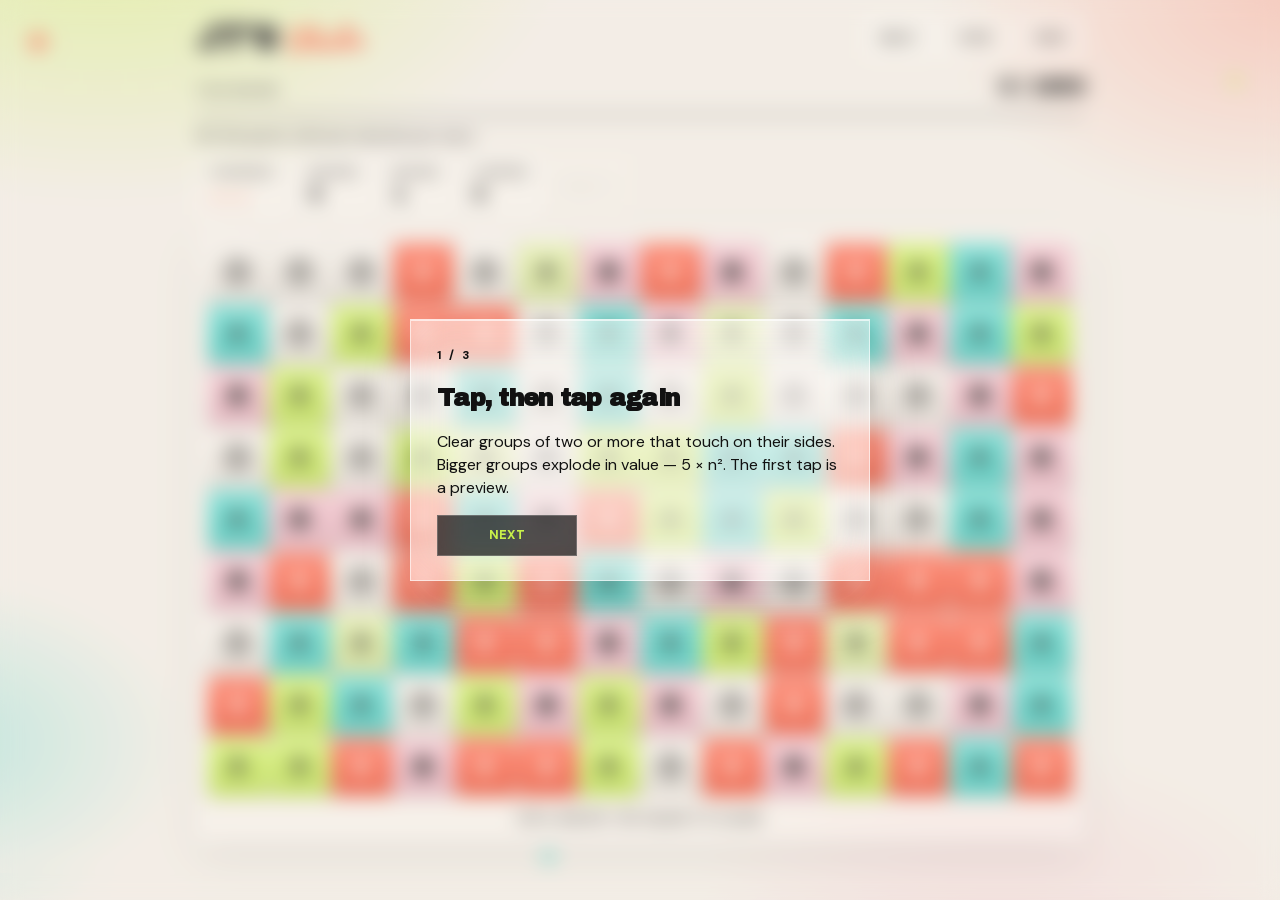
==== index.html @ 9a018862 "Add playable JT's Blocks and GitHub Pages files. Co-authored-by: Cursor <cursoragent@cursor.com>" ====
<!DOCTYPE html>
<html lang="en">
  <head>
    <meta charset="UTF-8" />
    <meta name="viewport" content="width=device-width, initial-scale=1, viewport-fit=cover" />
    <title>JT's Blocks</title>
    <meta name="description" content="A local recreation of the Yahoo! Games puzzle JT's Blocks." />
    <meta name="apple-mobile-web-app-capable" content="yes" />
    <meta name="apple-mobile-web-app-title" content="JT's Blocks" />
    <meta name="mobile-web-app-capable" content="yes" />
    <link rel="stylesheet" href="css/style.css" />
    <link rel="icon" href="data:image/svg+xml,%3Csvg xmlns='http://www.w3.org/2000/svg' viewBox='0 0 64 64'%3E%3Crect width='64' height='64' fill='%23f3eee6'/%3E%3Crect x='4' y='4' width='26' height='26' fill='%23c8f04a'/%3E%3Crect x='34' y='4' width='26' height='26' fill='%23ff4d2e'/%3E%3Crect x='4' y='34' width='26' height='26' fill='%23f3b6c5'/%3E%3Crect x='34' y='34' width='26' height='26' fill='%233ed4c8'/%3E%3C/svg%3E" />
  </head>
  <body>
    <div class="sparkle sparkle-a" aria-hidden="true"></div>
    <div class="sparkle sparkle-b" aria-hidden="true"></div>
    <div class="sparkle sparkle-c" aria-hidden="true"></div>

    <div class="app">
      <header class="top">
        <h1 class="logo">
          <span class="logo-strong">JT'S</span>
          <span class="logo-script">Blocks</span>
        </h1>
        <nav class="actions">
          <button type="button" class="ghost" id="daily-btn">Daily</button>
          <button type="button" class="ghost" id="how-btn">How</button>
          <button type="button" class="ghost" id="new-btn">New</button>
        </nav>
      </header>

      <section class="meter" aria-live="polite">
        <div class="meter-top">
          <span class="label">This board</span>
          <strong><span id="round-score">0</span> / <span id="quota">1800</span></strong>
        </div>
        <div class="meter-bar" aria-hidden="true">
          <div class="meter-fill" id="meter-fill"></div>
        </div>
        <p class="meter-note" id="meter-note">Hit the quota. Leftovers decide your stars.</p>
      </section>

      <div class="chips">
        <div class="chip" title="Charges">
          <span class="label">Charges</span>
          <div class="pips" id="charges" aria-label="3 charges"></div>
        </div>
        <div class="chip">
          <span class="label">Mixers</span>
          <strong id="mixer-count">5</strong>
        </div>
        <div class="chip">
          <span class="label">Board</span>
          <strong id="level">1</strong>
        </div>
        <div class="chip">
          <span class="label">Career</span>
          <strong id="career">0</strong>
        </div>
        <button type="button" class="chip chip-btn" id="undo-btn">Undo · 1</button>
      </div>

      <div class="stage">
        <div id="board" class="board" role="grid" aria-label="JT's Blocks board">
          <div id="move-chip" class="move-chip" hidden></div>
        </div>
        <p class="hint" id="hint">Tap a group, tap again to clear.</p>
      </div>
    </div>

    <div class="toast" id="toast" hidden></div>

    <div class="modal" id="how-modal" hidden>
      <div class="sheet">
        <p class="kicker" id="how-kicker">1 / 3</p>
        <div id="how-step"></div>
        <div class="modal-actions">
          <button type="button" class="ghost" id="how-back" hidden>Back</button>
          <button type="button" class="primary" id="how-next">Next</button>
        </div>
      </div>
    </div>

    <div class="modal" id="end-modal" hidden>
      <div class="sheet">
        <p class="kicker" id="end-kicker">Board complete</p>
        <h2 id="end-title">Nice.</h2>
        <div class="stars" id="end-stars" aria-label="stars"></div>
        <dl class="results">
          <div><dt>Quota</dt><dd id="end-quota">0</dd></div>
          <div><dt>This board</dt><dd id="end-round">0</dd></div>
          <div><dt>Left on the board</dt><dd id="end-remaining">0</dd></div>
          <div><dt>Career</dt><dd id="end-total">0</dd></div>
        </dl>
        <div class="modal-actions">
          <button type="button" class="primary" id="continue-btn">Next board</button>
          <button type="button" class="primary" id="again-btn">Play again</button>
        </div>
      </div>
    </div>

    <script src="js/game.js"></script>
  </body>
</html>
---- css/style.css ----
@font-face {
  font-family: "Archivo Black";
  font-style: normal;
  font-weight: 400;
  font-display: swap;
  src: url("../fonts/archivo-black.woff2") format("woff2");
}

@font-face {
  font-family: "DM Sans";
  font-style: normal;
  font-weight: 400 800;
  font-display: swap;
  src: url("../fonts/dm-sans.woff2") format("woff2");
}

@font-face {
  font-family: "Pacifico";
  font-style: normal;
  font-weight: 400;
  font-display: swap;
  src: url("../fonts/pacifico.woff2") format("woff2");
}

:root {
  --ink: #111111;
  --cream: #f3eee6;
  --lime: #c8f04a;
  --coral: #ff4d2e;
  --pink: #f3b6c5;
  --teal: #3ed4c8;
  --line: #111111;
  --c1: var(--coral);
  --c2: var(--lime);
  --c3: var(--pink);
  --c4: var(--cream);
  --c5: var(--teal);
  --mixer: #ffffff;
  --sparkle: polygon(50% 0%, 62% 38%, 100% 50%, 62% 62%, 50% 100%, 38% 62%, 0 50%, 38% 38%);
  --glass: blur(18px) saturate(1.35);
}

* {
  box-sizing: border-box;
}

html,
body {
  margin: 0;
  min-height: 100%;
  background:
    radial-gradient(900px 520px at 8% -8%, rgba(200, 240, 74, 0.55), transparent 52%),
    radial-gradient(720px 460px at 100% 0%, rgba(255, 77, 46, 0.28), transparent 48%),
    radial-gradient(640px 420px at 78% 110%, rgba(243, 182, 197, 0.5), transparent 52%),
    radial-gradient(520px 340px at -5% 85%, rgba(62, 212, 200, 0.38), transparent 48%),
    var(--cream);
  color: var(--ink);
  font: 16px/1.45 "DM Sans", "Segoe UI", system-ui, sans-serif;
}

button {
  font: inherit;
  cursor: pointer;
}

.sparkle {
  position: fixed;
  background: var(--ink);
  clip-path: var(--sparkle);
  pointer-events: none;
  z-index: 0;
}

.sparkle-a {
  width: 28px;
  height: 28px;
  top: 28px;
  left: 24px;
  background: var(--coral);
}

.sparkle-b {
  width: 18px;
  height: 18px;
  top: 72px;
  right: 36px;
  background: var(--lime);
}

.sparkle-c {
  width: 22px;
  height: 22px;
  bottom: 32px;
  left: 42%;
  background: var(--teal);
}

.app {
  position: relative;
  z-index: 1;
  max-width: 920px;
  margin: 0 auto;
  padding: 18px 16px 32px;
}

.top {
  display: flex;
  align-items: center;
  justify-content: space-between;
  gap: 16px;
  margin-bottom: 14px;
}

.kicker {
  margin: 0 0 6px;
  font-size: 0.72rem;
  font-weight: 800;
  letter-spacing: 0.22em;
  text-transform: uppercase;
}

.logo {
  margin: 0;
  display: flex;
  align-items: baseline;
  gap: 10px;
  line-height: 0.8;
}

.logo-strong {
  font-family: "Archivo Black", sans-serif;
  font-size: clamp(1.6rem, 4vw, 2.2rem);
  letter-spacing: -0.04em;
}

.logo-script {
  font-family: Pacifico, cursive;
  font-size: clamp(1.2rem, 3vw, 1.7rem);
  font-weight: 400;
  color: var(--coral);
  transform: rotate(-4deg);
}

.actions {
  display: flex;
  gap: 8px;
}

.ghost,
.primary {
  border: 1px solid rgba(255, 255, 255, 0.55);
  border-radius: 0;
  padding: 10px 16px;
  font-weight: 800;
  letter-spacing: 0.04em;
  text-transform: uppercase;
  font-size: 0.78rem;
}

.ghost {
  background: rgba(255, 255, 255, 0.32);
  color: var(--ink);
  backdrop-filter: var(--glass);
  -webkit-backdrop-filter: var(--glass);
  box-shadow: inset 0 1px 0 rgba(255, 255, 255, 0.55);
}

.ghost:hover {
  background: rgba(200, 240, 74, 0.55);
  color: var(--ink);
}

.primary {
  background: rgba(17, 17, 17, 0.72);
  color: var(--lime);
  min-width: 140px;
  backdrop-filter: var(--glass);
  -webkit-backdrop-filter: var(--glass);
  border-color: rgba(255, 255, 255, 0.2);
}

.primary:hover {
  background: rgba(255, 77, 46, 0.8);
  color: var(--cream);
}

.meter {
  margin-bottom: 10px;
}

.meter-top {
  display: flex;
  justify-content: space-between;
  align-items: baseline;
  gap: 12px;
  margin-bottom: 6px;
}

.meter-top .label,
.chip .label {
  font-size: 0.68rem;
  font-weight: 800;
  text-transform: uppercase;
  letter-spacing: 0.14em;
}

.meter-top strong {
  font-family: "Archivo Black", sans-serif;
  font-size: 1.35rem;
  letter-spacing: -0.03em;
}

.meter-bar {
  height: 12px;
  background: rgba(17, 17, 17, 0.12);
  border: 1px solid rgba(255, 255, 255, 0.45);
  overflow: hidden;
}

.meter-fill {
  height: 100%;
  width: 0;
  background: var(--lime);
  transition: width 0.35s ease;
}

.meter-fill.hot {
  background: var(--coral);
}

.meter-note {
  margin: 6px 0 0;
  font-size: 0.82rem;
  font-weight: 600;
}

.chips {
  display: flex;
  flex-wrap: wrap;
  gap: 8px;
  margin-bottom: 12px;
}

.chip,
.chip-btn {
  display: grid;
  gap: 2px;
  min-width: 72px;
  padding: 8px 12px;
  border: 1px solid rgba(255, 255, 255, 0.5);
  background: rgba(255, 255, 255, 0.32);
  backdrop-filter: var(--glass);
  -webkit-backdrop-filter: var(--glass);
  box-shadow: inset 0 1px 0 rgba(255, 255, 255, 0.55);
}

.chip strong {
  font-family: "Archivo Black", sans-serif;
  font-size: 1.1rem;
}

.chip-btn {
  cursor: pointer;
  font-weight: 800;
  letter-spacing: 0.04em;
  text-transform: uppercase;
  font-size: 0.78rem;
  align-content: center;
}

.chip-btn:disabled {
  opacity: 0.4;
  cursor: default;
}

.pips {
  display: flex;
  gap: 5px;
  margin-top: 4px;
}

.pip {
  width: 10px;
  height: 10px;
  background: rgba(17, 17, 17, 0.15);
  clip-path: var(--sparkle);
}

.pip.on {
  background: var(--coral);
}

.stage {
  background: rgba(255, 255, 255, 0.28);
  backdrop-filter: var(--glass);
  -webkit-backdrop-filter: var(--glass);
  border: 1px solid rgba(255, 255, 255, 0.5);
  padding: 10px 10px 8px;
  box-shadow:
    inset 0 1px 0 rgba(255, 255, 255, 0.55),
    0 16px 40px rgba(17, 17, 17, 0.08);
}

.board {
  --cols: 14;
  --rows: 9;
  position: relative;
  width: 100%;
  aspect-ratio: 14 / 9;
  background: rgba(17, 17, 17, 0.16);
  overflow: hidden;
}

.move-chip {
  position: absolute;
  left: calc(100% / var(--cols) * var(--c));
  top: calc(100% / var(--rows) * var(--r));
  z-index: 8;
  transform: translate(-10%, -120%);
  pointer-events: none;
  background: var(--ink);
  color: var(--lime);
  font-family: "Archivo Black", sans-serif;
  font-size: 0.85rem;
  padding: 4px 8px;
  white-space: nowrap;
}

.move-chip[hidden] {
  display: none;
}

.block {
  position: absolute;
  left: 0;
  top: 0;
  width: calc(100% / var(--cols));
  height: calc(100% / var(--rows));
  border: 0;
  padding: 0;
  background: transparent;
  touch-action: manipulation;
  transform: translate(calc(var(--c) * 100%), calc(var(--r) * 100%));
  transition:
    transform 0.28s cubic-bezier(0.2, 0.8, 0.2, 1),
    opacity 0.18s ease;
  z-index: 1;
}

.block .face {
  position: absolute;
  inset: 1px;
  border-radius: 0;
  overflow: hidden;
  box-shadow:
    inset 1px 1px 0 rgba(255, 255, 255, 0.42),
    inset -1px -1px 0 rgba(0, 0, 0, 0.14);
}

.block .face::before,
.block .face::after {
  content: "";
  position: absolute;
  pointer-events: none;
}

.block .face::before {
  inset: 0;
  background: linear-gradient(
    180deg,
    rgba(255, 255, 255, 0.28) 0%,
    transparent 42%,
    rgba(0, 0, 0, 0.1) 100%
  );
}

.block .face::after {
  inset: 24%;
  z-index: 1;
  background: currentColor;
  -webkit-mask: var(--mark) center / contain no-repeat;
  mask: var(--mark) center / contain no-repeat;
}

.block.c1 .face { background: var(--c1); color: var(--cream); --mark: url("data:image/svg+xml,%3Csvg xmlns='http://www.w3.org/2000/svg' viewBox='0 0 24 24'%3E%3Cpath fill='black' d='M12 1.2 14.4 9.6 22.8 12 14.4 14.4 12 22.8 9.6 14.4 1.2 12 9.6 9.6z'/%3E%3C/svg%3E"); }
.block.c2 .face { background: var(--c2); color: var(--ink); --mark: url("data:image/svg+xml,%3Csvg xmlns='http://www.w3.org/2000/svg' viewBox='0 0 24 24'%3E%3Cpath fill='black' d='M10.2 3.4h3.6v6.8h6.8v3.6h-6.8v6.8h-3.6v-6.8H3.4v-3.6h6.8z'/%3E%3C/svg%3E"); }
.block.c3 .face { background: var(--c3); color: var(--ink); --mark: url("data:image/svg+xml,%3Csvg xmlns='http://www.w3.org/2000/svg' viewBox='0 0 24 24'%3E%3Cpath fill='black' d='M12 2.4 21.6 12 12 21.6 2.4 12z'/%3E%3C/svg%3E"); }
.block.c4 .face { background: var(--c4); color: var(--ink); --mark: url("data:image/svg+xml,%3Csvg xmlns='http://www.w3.org/2000/svg' viewBox='0 0 24 24'%3E%3Ccircle cx='12' cy='12' r='8.2' fill='none' stroke='black' stroke-width='2.6'/%3E%3Ccircle cx='12' cy='12' r='3' fill='black'/%3E%3C/svg%3E"); }
.block.c5 .face { background: var(--c5); color: var(--ink); --mark: url("data:image/svg+xml,%3Csvg xmlns='http://www.w3.org/2000/svg' viewBox='0 0 24 24'%3E%3Cpath fill='black' d='M12 1.2 14.4 9.6 22.8 12 14.4 14.4 12 22.8 9.6 14.4 1.2 12 9.6 9.6z'/%3E%3C/svg%3E"); }

.block.mixer .face {
  background:
    repeating-conic-gradient(var(--lime) 0 25%, var(--cream) 0 50%)
    0 0 / 12px 12px;
}

.block.mixer .face::after {
  color: var(--ink);
  --mark: url("data:image/svg+xml,%3Csvg xmlns='http://www.w3.org/2000/svg' viewBox='0 0 24 24'%3E%3Cpath fill='black' d='M12 1.2 14.4 9.6 22.8 12 14.4 14.4 12 22.8 9.6 14.4 1.2 12 9.6 9.6z'/%3E%3C/svg%3E");
}

.block.selected .face {
  outline: 3px solid var(--cream);
  outline-offset: -3px;
}

.block.c4.selected .face,
.block.c2.selected .face,
.block.c3.selected .face,
.block.c5.selected .face,
.block.mixer.selected .face {
  outline-color: var(--ink);
}

.block.mix-range .face {
  outline: 3px solid var(--lime);
  outline-offset: -3px;
}

.block.removing {
  opacity: 0;
  transform: translate(calc(var(--c) * 100%), calc(var(--r) * 100%)) scale(0.4);
  pointer-events: none;
}

.block:focus-visible .face {
  outline: 3px solid var(--coral);
  outline-offset: -3px;
}

.hint {
  margin: 12px 0 4px;
  text-align: center;
  color: var(--ink);
  font-size: 0.82rem;
  font-weight: 600;
  letter-spacing: 0.04em;
  text-transform: uppercase;
}

.modal {
  position: fixed;
  inset: 0;
  background: rgba(243, 238, 230, 0.28);
  backdrop-filter: blur(10px);
  -webkit-backdrop-filter: blur(10px);
  display: grid;
  place-items: center;
  padding: 20px;
  z-index: 20;
}

.modal[hidden] {
  display: none;
}

.sheet {
  width: min(460px, 100%);
  background: rgba(255, 255, 255, 0.42);
  backdrop-filter: blur(24px) saturate(1.4);
  -webkit-backdrop-filter: blur(24px) saturate(1.4);
  border: 1px solid rgba(255, 255, 255, 0.6);
  border-radius: 0;
  padding: 28px 26px 24px;
  box-shadow:
    inset 0 1px 0 rgba(255, 255, 255, 0.65),
    0 24px 50px rgba(17, 17, 17, 0.12);
}

.sheet h2 {
  margin: 0 0 14px;
  font-family: "Archivo Black", sans-serif;
  letter-spacing: -0.03em;
}

.sheet ol {
  padding-left: 1.15em;
}

.sheet li + li {
  margin-top: 8px;
}

.results {
  margin: 0 0 18px;
}

.results > div {
  display: flex;
  justify-content: space-between;
  padding: 8px 0;
  border-bottom: 2px solid var(--ink);
}

.results dt {
  text-transform: uppercase;
  letter-spacing: 0.08em;
  font-size: 0.78rem;
  font-weight: 800;
}

.results dd {
  margin: 0;
  font-family: "Archivo Black", sans-serif;
}

.modal-actions {
  display: flex;
  gap: 10px;
  margin-top: 8px;
}

.stars {
  font-size: 2rem;
  letter-spacing: 0.12em;
  color: var(--coral);
  margin: 0 0 12px;
}

.toast {
  position: fixed;
  left: 50%;
  bottom: 28px;
  transform: translateX(-50%);
  z-index: 30;
  background: var(--ink);
  color: var(--lime);
  font-family: "Archivo Black", sans-serif;
  padding: 10px 16px;
  letter-spacing: 0.04em;
}

.toast[hidden] {
  display: none;
}

.sheet p {
  margin: 0 0 16px;
}

@media (max-width: 760px) {
  .top {
    flex-wrap: wrap;
  }

  .ghost,
  .primary {
    padding: 8px 12px;
  }
}

@media (prefers-reduced-motion: reduce) {
  .block,
  .meter-fill {
    transition: none;
  }
}
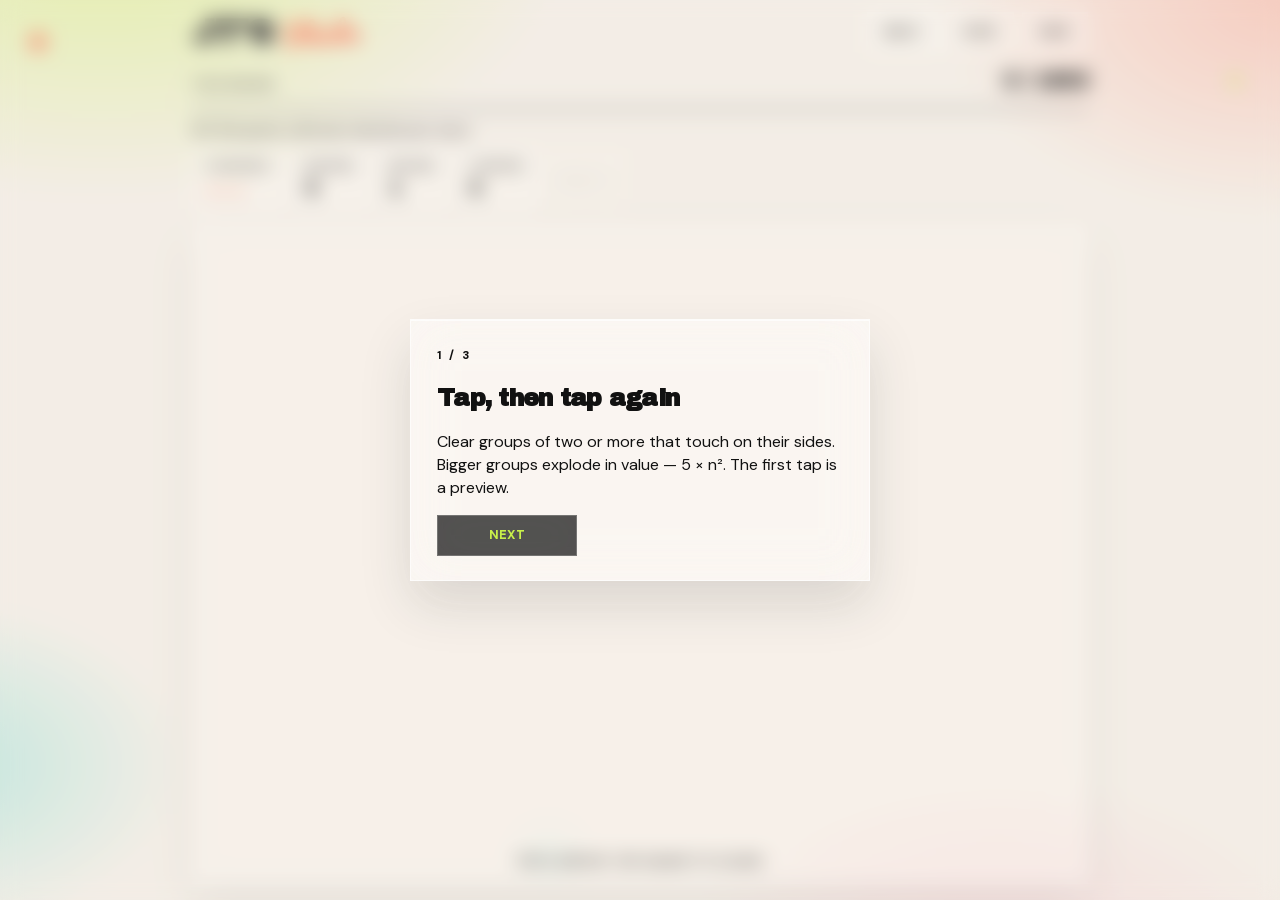
==== commit a569397c: "Make the hosted game fit phones and stay tap-friendly. Co-authored-by: Cursor <cursoragent@cursor.co" ====
--- a/index.html
+++ b/index.html
@@ -2,10 +2,12 @@
 <html lang="en">
   <head>
     <meta charset="UTF-8" />
-    <meta name="viewport" content="width=device-width, initial-scale=1, viewport-fit=cover" />
+    <meta name="viewport" content="width=device-width, initial-scale=1, maximum-scale=1, viewport-fit=cover" />
     <title>JT's Blocks</title>
     <meta name="description" content="A local recreation of the Yahoo! Games puzzle JT's Blocks." />
+    <meta name="theme-color" content="#f3eee6" />
     <meta name="apple-mobile-web-app-capable" content="yes" />
+    <meta name="apple-mobile-web-app-status-bar-style" content="black-translucent" />
     <meta name="apple-mobile-web-app-title" content="JT's Blocks" />
     <meta name="mobile-web-app-capable" content="yes" />
     <link rel="stylesheet" href="css/style.css" />
@@ -61,8 +63,10 @@
       </div>
 
       <div class="stage">
-        <div id="board" class="board" role="grid" aria-label="JT's Blocks board">
-          <div id="move-chip" class="move-chip" hidden></div>
+        <div class="board-frame">
+          <div id="board" class="board" role="grid" aria-label="JT's Blocks board">
+            <div id="move-chip" class="move-chip" hidden></div>
+          </div>
         </div>
         <p class="hint" id="hint">Tap a group, tap again to clear.</p>
       </div>
--- a/css/style.css
+++ b/css/style.css
@@ -48,6 +48,7 @@
 body {
   margin: 0;
   min-height: 100%;
+  min-height: 100dvh;
   background:
     radial-gradient(900px 520px at 8% -8%, rgba(200, 240, 74, 0.55), transparent 52%),
     radial-gradient(720px 460px at 100% 0%, rgba(255, 77, 46, 0.28), transparent 48%),
@@ -56,11 +57,14 @@
     var(--cream);
   color: var(--ink);
   font: 16px/1.45 "DM Sans", "Segoe UI", system-ui, sans-serif;
+  touch-action: manipulation;
+  overscroll-behavior: none;
 }
 
 button {
   font: inherit;
   cursor: pointer;
+  -webkit-tap-highlight-color: transparent;
 }
 
 .sparkle {
@@ -100,7 +104,14 @@
   z-index: 1;
   max-width: 920px;
   margin: 0 auto;
-  padding: 18px 16px 32px;
+  min-height: 100dvh;
+  display: flex;
+  flex-direction: column;
+  padding:
+    max(12px, env(safe-area-inset-top))
+    max(12px, env(safe-area-inset-right))
+    max(16px, env(safe-area-inset-bottom))
+    max(12px, env(safe-area-inset-left));
 }
 
 .top {
@@ -165,9 +176,16 @@
   box-shadow: inset 0 1px 0 rgba(255, 255, 255, 0.55);
 }
 
-.ghost:hover {
-  background: rgba(200, 240, 74, 0.55);
-  color: var(--ink);
+@media (hover: hover) {
+  .ghost:hover {
+    background: rgba(200, 240, 74, 0.55);
+    color: var(--ink);
+  }
+
+  .primary:hover {
+    background: rgba(255, 77, 46, 0.8);
+    color: var(--cream);
+  }
 }
 
 .primary {
@@ -179,7 +197,7 @@
   border-color: rgba(255, 255, 255, 0.2);
 }
 
-.primary:hover {
+.primary:active {
   background: rgba(255, 77, 46, 0.8);
   color: var(--cream);
 }
@@ -236,9 +254,16 @@
 
 .chips {
   display: flex;
-  flex-wrap: wrap;
+  flex-wrap: nowrap;
   gap: 8px;
   margin-bottom: 12px;
+  overflow-x: auto;
+  -webkit-overflow-scrolling: touch;
+  scrollbar-width: none;
+}
+
+.chips::-webkit-scrollbar {
+  display: none;
 }
 
 .chip,
@@ -246,6 +271,7 @@
   display: grid;
   gap: 2px;
   min-width: 72px;
+  flex: 0 0 auto;
   padding: 8px 12px;
   border: 1px solid rgba(255, 255, 255, 0.5);
   background: rgba(255, 255, 255, 0.32);
@@ -291,6 +317,10 @@
 }
 
 .stage {
+  flex: 1;
+  min-height: 0;
+  display: flex;
+  flex-direction: column;
   background: rgba(255, 255, 255, 0.28);
   backdrop-filter: var(--glass);
   -webkit-backdrop-filter: var(--glass);
@@ -301,14 +331,26 @@
     0 16px 40px rgba(17, 17, 17, 0.08);
 }
 
+.board-frame {
+  flex: 1;
+  min-height: 160px;
+  display: grid;
+  place-items: center;
+  container-type: size;
+}
+
 .board {
   --cols: 14;
   --rows: 9;
   position: relative;
-  width: 100%;
+  width: min(100%, calc(100cqh * 14 / 9));
   aspect-ratio: 14 / 9;
+  max-height: 100%;
   background: rgba(17, 17, 17, 0.16);
   overflow: hidden;
+  user-select: none;
+  -webkit-user-select: none;
+  -webkit-touch-callout: none;
 }
 
 .move-chip {
@@ -446,7 +488,11 @@
   -webkit-backdrop-filter: blur(10px);
   display: grid;
   place-items: center;
-  padding: 20px;
+  padding:
+    max(20px, env(safe-area-inset-top))
+    max(16px, env(safe-area-inset-right))
+    max(20px, env(safe-area-inset-bottom))
+    max(16px, env(safe-area-inset-left));
   z-index: 20;
 }
 
@@ -520,7 +566,7 @@
 .toast {
   position: fixed;
   left: 50%;
-  bottom: 28px;
+  bottom: max(28px, calc(env(safe-area-inset-bottom) + 16px));
   transform: translateX(-50%);
   z-index: 30;
   background: var(--ink);
@@ -539,13 +585,87 @@
 }
 
 @media (max-width: 760px) {
+  html,
+  body {
+    height: 100dvh;
+    overflow: hidden;
+  }
+
+  .sparkle {
+    display: none;
+  }
+
   .top {
-    flex-wrap: wrap;
+    gap: 10px;
+    margin-bottom: 10px;
+  }
+
+  .logo-strong {
+    font-size: 1.35rem;
+  }
+
+  .logo-script {
+    font-size: 1.15rem;
+  }
+
+  .actions {
+    gap: 6px;
   }
 
   .ghost,
   .primary {
-    padding: 8px 12px;
+    min-height: 44px;
+    min-width: 0;
+    padding: 10px 12px;
+  }
+
+  .meter {
+    margin-bottom: 8px;
+  }
+
+  .meter-note {
+    display: none;
+  }
+
+  .chips {
+    margin-bottom: 8px;
+  }
+
+  .chip,
+  .chip-btn {
+    min-height: 44px;
+  }
+
+  .hint {
+    margin: 8px 0 2px;
+    font-size: 0.72rem;
+  }
+
+  .sheet {
+    padding: 22px 18px 18px;
+    max-height: calc(100dvh - 40px);
+    overflow: auto;
+  }
+
+  .modal-actions {
+    flex-direction: column;
+  }
+
+  .modal-actions .ghost,
+  .modal-actions .primary {
+    width: 100%;
+  }
+
+  .move-chip {
+    font-size: 0.72rem;
+    padding: 3px 6px;
+  }
+}
+
+@supports not (width: 1cqh) {
+  .board {
+    width: 100%;
+    max-height: min(100%, 58dvh);
   }
 }
 
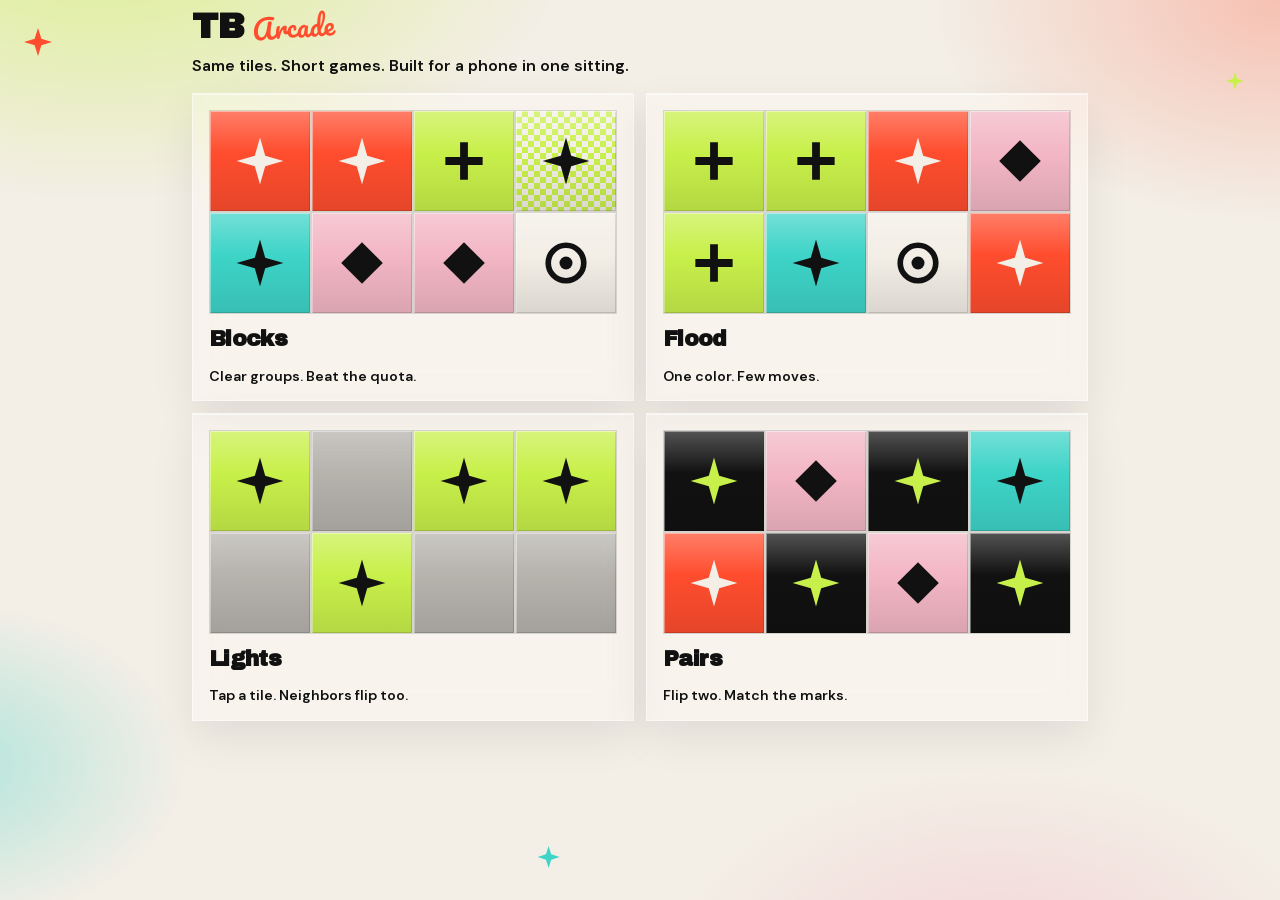
==== commit cc129622: "Turn the site into TB Arcade with Flood, Lights, and Pairs. Co-authored-by: Cursor <cursoragent@curs" ====
--- a/index.html
+++ b/index.html
@@ -3,17 +3,19 @@
   <head>
     <meta charset="UTF-8" />
     <meta name="viewport" content="width=device-width, initial-scale=1, maximum-scale=1, viewport-fit=cover" />
-    <title>JT's Blocks</title>
-    <meta name="description" content="A local recreation of the Yahoo! Games puzzle JT's Blocks." />
+    <title>TB Arcade</title>
+    <meta name="description" content="Short color-tile games: Blocks, Flood, Lights, and Pairs." />
     <meta name="theme-color" content="#f3eee6" />
     <meta name="apple-mobile-web-app-capable" content="yes" />
     <meta name="apple-mobile-web-app-status-bar-style" content="black-translucent" />
-    <meta name="apple-mobile-web-app-title" content="JT's Blocks" />
+    <meta name="apple-mobile-web-app-title" content="TB Arcade" />
     <meta name="mobile-web-app-capable" content="yes" />
-    <link rel="stylesheet" href="css/style.css" />
-    <link rel="icon" href="data:image/svg+xml,%3Csvg xmlns='http://www.w3.org/2000/svg' viewBox='0 0 64 64'%3E%3Crect width='64' height='64' fill='%23f3eee6'/%3E%3Crect x='4' y='4' width='26' height='26' fill='%23c8f04a'/%3E%3Crect x='34' y='4' width='26' height='26' fill='%23ff4d2e'/%3E%3Crect x='4' y='34' width='26' height='26' fill='%23f3b6c5'/%3E%3Crect x='34' y='34' width='26' height='26' fill='%233ed4c8'/%3E%3C/svg%3E" />
+    <link rel="stylesheet" href="css/style.css?v=5" />
+    <link rel="icon" href="favicon.svg" type="image/svg+xml" />
+    <link rel="icon" href="favicon-32.png" type="image/png" sizes="32x32" />
+    <link rel="apple-touch-icon" href="apple-touch-icon.png" />
   </head>
-  <body>
+  <body class="lobby">
     <div class="sparkle sparkle-a" aria-hidden="true"></div>
     <div class="sparkle sparkle-b" aria-hidden="true"></div>
     <div class="sparkle sparkle-c" aria-hidden="true"></div>
@@ -21,88 +23,74 @@
     <div class="app">
       <header class="top">
         <h1 class="logo">
-          <span class="logo-strong">JT'S</span>
-          <span class="logo-script">Blocks</span>
+          <span class="logo-strong">TB</span>
+          <span class="logo-script">Arcade</span>
         </h1>
-        <nav class="actions">
-          <button type="button" class="ghost" id="daily-btn">Daily</button>
-          <button type="button" class="ghost" id="how-btn">How</button>
-          <button type="button" class="ghost" id="new-btn">New</button>
-        </nav>
       </header>
 
-      <section class="meter" aria-live="polite">
-        <div class="meter-top">
-          <span class="label">This board</span>
-          <strong><span id="round-score">0</span> / <span id="quota">1800</span></strong>
-        </div>
-        <div class="meter-bar" aria-hidden="true">
-          <div class="meter-fill" id="meter-fill"></div>
-        </div>
-        <p class="meter-note" id="meter-note">Hit the quota. Leftovers decide your stars.</p>
-      </section>
+      <p class="lobby-copy">Same tiles. Short games. Built for a phone in one sitting.</p>
 
-      <div class="chips">
-        <div class="chip" title="Charges">
-          <span class="label">Charges</span>
-          <div class="pips" id="charges" aria-label="3 charges"></div>
-        </div>
-        <div class="chip">
-          <span class="label">Mixers</span>
-          <strong id="mixer-count">5</strong>
-        </div>
-        <div class="chip">
-          <span class="label">Board</span>
-          <strong id="level">1</strong>
-        </div>
-        <div class="chip">
-          <span class="label">Career</span>
-          <strong id="career">0</strong>
-        </div>
-        <button type="button" class="chip chip-btn" id="undo-btn">Undo · 1</button>
-      </div>
+      <nav class="arcade" aria-label="Games">
+        <a class="game-card" href="blocks.html">
+          <div class="mini" style="--cols: 4; --rows: 2">
+            <span class="block c1" style="--r: 0; --c: 0"><span class="face"></span></span>
+            <span class="block c1" style="--r: 0; --c: 1"><span class="face"></span></span>
+            <span class="block c2" style="--r: 0; --c: 2"><span class="face"></span></span>
+            <span class="block mixer" style="--r: 0; --c: 3"><span class="face"></span></span>
+            <span class="block c5" style="--r: 1; --c: 0"><span class="face"></span></span>
+            <span class="block c3" style="--r: 1; --c: 1"><span class="face"></span></span>
+            <span class="block c3" style="--r: 1; --c: 2"><span class="face"></span></span>
+            <span class="block c4" style="--r: 1; --c: 3"><span class="face"></span></span>
+          </div>
+          <h2>Blocks</h2>
+          <p>Clear groups. Beat the quota.</p>
+        </a>
 
-      <div class="stage">
-        <div class="board-frame">
-          <div id="board" class="board" role="grid" aria-label="JT's Blocks board">
-            <div id="move-chip" class="move-chip" hidden></div>
+        <a class="game-card" href="flood.html">
+          <div class="mini" style="--cols: 4; --rows: 2">
+            <span class="block c2" style="--r: 0; --c: 0"><span class="face"></span></span>
+            <span class="block c2" style="--r: 0; --c: 1"><span class="face"></span></span>
+            <span class="block c1" style="--r: 0; --c: 2"><span class="face"></span></span>
+            <span class="block c3" style="--r: 0; --c: 3"><span class="face"></span></span>
+            <span class="block c2" style="--r: 1; --c: 0"><span class="face"></span></span>
+            <span class="block c5" style="--r: 1; --c: 1"><span class="face"></span></span>
+            <span class="block c4" style="--r: 1; --c: 2"><span class="face"></span></span>
+            <span class="block c1" style="--r: 1; --c: 3"><span class="face"></span></span>
           </div>
-        </div>
-        <p class="hint" id="hint">Tap a group, tap again to clear.</p>
-      </div>
+          <h2>Flood</h2>
+          <p>One color. Few moves.</p>
+        </a>
+
+        <a class="game-card" href="lights.html">
+          <div class="mini" style="--cols: 4; --rows: 2">
+            <span class="block on" style="--r: 0; --c: 0"><span class="face"></span></span>
+            <span class="block off" style="--r: 0; --c: 1"><span class="face"></span></span>
+            <span class="block on" style="--r: 0; --c: 2"><span class="face"></span></span>
+            <span class="block on" style="--r: 0; --c: 3"><span class="face"></span></span>
+            <span class="block off" style="--r: 1; --c: 0"><span class="face"></span></span>
+            <span class="block on" style="--r: 1; --c: 1"><span class="face"></span></span>
+            <span class="block off" style="--r: 1; --c: 2"><span class="face"></span></span>
+            <span class="block off" style="--r: 1; --c: 3"><span class="face"></span></span>
+          </div>
+          <h2>Lights</h2>
+          <p>Tap a tile. Neighbors flip too.</p>
+        </a>
+
+        <a class="game-card" href="pairs.html">
+          <div class="mini" style="--cols: 4; --rows: 2">
+            <span class="block down" style="--r: 0; --c: 0"><span class="face"></span></span>
+            <span class="block c3" style="--r: 0; --c: 1"><span class="face"></span></span>
+            <span class="block down" style="--r: 0; --c: 2"><span class="face"></span></span>
+            <span class="block c5" style="--r: 0; --c: 3"><span class="face"></span></span>
+            <span class="block c1" style="--r: 1; --c: 0"><span class="face"></span></span>
+            <span class="block down" style="--r: 1; --c: 1"><span class="face"></span></span>
+            <span class="block c3" style="--r: 1; --c: 2"><span class="face"></span></span>
+            <span class="block down" style="--r: 1; --c: 3"><span class="face"></span></span>
+          </div>
+          <h2>Pairs</h2>
+          <p>Flip two. Match the marks.</p>
+        </a>
+      </nav>
     </div>
-
-    <div class="toast" id="toast" hidden></div>
-
-    <div class="modal" id="how-modal" hidden>
-      <div class="sheet">
-        <p class="kicker" id="how-kicker">1 / 3</p>
-        <div id="how-step"></div>
-        <div class="modal-actions">
-          <button type="button" class="ghost" id="how-back" hidden>Back</button>
-          <button type="button" class="primary" id="how-next">Next</button>
-        </div>
-      </div>
-    </div>
-
-    <div class="modal" id="end-modal" hidden>
-      <div class="sheet">
-        <p class="kicker" id="end-kicker">Board complete</p>
-        <h2 id="end-title">Nice.</h2>
-        <div class="stars" id="end-stars" aria-label="stars"></div>
-        <dl class="results">
-          <div><dt>Quota</dt><dd id="end-quota">0</dd></div>
-          <div><dt>This board</dt><dd id="end-round">0</dd></div>
-          <div><dt>Left on the board</dt><dd id="end-remaining">0</dd></div>
-          <div><dt>Career</dt><dd id="end-total">0</dd></div>
-        </dl>
-        <div class="modal-actions">
-          <button type="button" class="primary" id="continue-btn">Next board</button>
-          <button type="button" class="primary" id="again-btn">Play again</button>
-        </div>
-      </div>
-    </div>
-
-    <script src="js/game.js"></script>
   </body>
 </html>
--- a/css/style.css
+++ b/css/style.css
@@ -120,6 +120,7 @@
   justify-content: space-between;
   gap: 16px;
   margin-bottom: 14px;
+  flex-wrap: wrap;
 }
 
 .kicker {
@@ -130,12 +131,21 @@
   text-transform: uppercase;
 }
 
+a.ghost,
+a.primary {
+  display: inline-grid;
+  place-items: center;
+  text-decoration: none;
+}
+
 .logo {
   margin: 0;
   display: flex;
   align-items: baseline;
   gap: 10px;
   line-height: 0.8;
+  text-decoration: none;
+  color: inherit;
 }
 
 .logo-strong {
@@ -343,8 +353,8 @@
   --cols: 14;
   --rows: 9;
   position: relative;
-  width: min(100%, calc(100cqh * 14 / 9));
-  aspect-ratio: 14 / 9;
+  width: min(100%, calc(100cqh * var(--cols) / var(--rows)));
+  aspect-ratio: var(--cols) / var(--rows);
   max-height: 100%;
   background: rgba(17, 17, 17, 0.16);
   overflow: hidden;
@@ -429,6 +439,8 @@
 .block.c3 .face { background: var(--c3); color: var(--ink); --mark: url("data:image/svg+xml,%3Csvg xmlns='http://www.w3.org/2000/svg' viewBox='0 0 24 24'%3E%3Cpath fill='black' d='M12 2.4 21.6 12 12 21.6 2.4 12z'/%3E%3C/svg%3E"); }
 .block.c4 .face { background: var(--c4); color: var(--ink); --mark: url("data:image/svg+xml,%3Csvg xmlns='http://www.w3.org/2000/svg' viewBox='0 0 24 24'%3E%3Ccircle cx='12' cy='12' r='8.2' fill='none' stroke='black' stroke-width='2.6'/%3E%3Ccircle cx='12' cy='12' r='3' fill='black'/%3E%3C/svg%3E"); }
 .block.c5 .face { background: var(--c5); color: var(--ink); --mark: url("data:image/svg+xml,%3Csvg xmlns='http://www.w3.org/2000/svg' viewBox='0 0 24 24'%3E%3Cpath fill='black' d='M12 1.2 14.4 9.6 22.8 12 14.4 14.4 12 22.8 9.6 14.4 1.2 12 9.6 9.6z'/%3E%3C/svg%3E"); }
+.block.c6 .face { background: var(--ink); color: var(--lime); --mark: url("data:image/svg+xml,%3Csvg xmlns='http://www.w3.org/2000/svg' viewBox='0 0 24 24'%3E%3Cpath fill='black' d='M12 1.2 14.4 9.6 22.8 12 14.4 14.4 12 22.8 9.6 14.4 1.2 12 9.6 9.6z'/%3E%3C/svg%3E"); }
+.block.c7 .face { background: #fff; color: var(--coral); --mark: url("data:image/svg+xml,%3Csvg xmlns='http://www.w3.org/2000/svg' viewBox='0 0 24 24'%3E%3Cpath fill='black' d='M10.2 3.4h3.6v6.8h6.8v3.6h-6.8v6.8h-3.6v-6.8H3.4v-3.6h6.8z'/%3E%3C/svg%3E"); }
 
 .block.mixer .face {
   background:
@@ -591,6 +603,15 @@
     overflow: hidden;
   }
 
+  body.lobby {
+    height: auto;
+    overflow: auto;
+  }
+
+  .arcade-link {
+    display: none;
+  }
+
   .sparkle {
     display: none;
   }
@@ -660,6 +681,10 @@
     font-size: 0.72rem;
     padding: 3px 6px;
   }
+
+  .block .face {
+    inset: 2px;
+  }
 }
 
 @supports not (width: 1cqh) {
@@ -669,9 +694,143 @@
   }
 }
 
+.palette {
+  display: grid;
+  grid-template-columns: repeat(5, 1fr);
+  gap: 8px;
+  margin-top: 10px;
+}
+
+.palette .block {
+  position: relative;
+  width: 100%;
+  height: auto;
+  aspect-ratio: 1;
+  transform: none;
+  min-height: 48px;
+}
+
+.palette .block.current .face {
+  outline: 3px solid var(--ink);
+  outline-offset: -3px;
+}
+
+.block.on .face {
+  background: var(--lime);
+  color: var(--ink);
+  --mark: url("data:image/svg+xml,%3Csvg xmlns='http://www.w3.org/2000/svg' viewBox='0 0 24 24'%3E%3Cpath fill='black' d='M12 1.2 14.4 9.6 22.8 12 14.4 14.4 12 22.8 9.6 14.4 1.2 12 9.6 9.6z'/%3E%3C/svg%3E");
+}
+
+.block.off .face {
+  background: rgba(17, 17, 17, 0.16);
+  color: transparent;
+}
+
+.block.off .face::after {
+  display: none;
+}
+
+.block.down .face {
+  background: var(--ink);
+  color: var(--lime);
+  --mark: url("data:image/svg+xml,%3Csvg xmlns='http://www.w3.org/2000/svg' viewBox='0 0 24 24'%3E%3Cpath fill='black' d='M12 1.2 14.4 9.6 22.8 12 14.4 14.4 12 22.8 9.6 14.4 1.2 12 9.6 9.6z'/%3E%3C/svg%3E");
+}
+
+.block.matched {
+  pointer-events: none;
+}
+
+.block.matched .face {
+  opacity: 0.45;
+}
+
+.arcade {
+  display: grid;
+  grid-template-columns: 1fr 1fr;
+  gap: 12px;
+  flex: 1;
+  align-content: start;
+  min-height: 0;
+}
+
+.game-card {
+  display: flex;
+  flex-direction: column;
+  gap: 10px;
+  min-height: 0;
+  padding: 16px 16px 14px;
+  text-decoration: none;
+  color: inherit;
+  background: rgba(255, 255, 255, 0.32);
+  backdrop-filter: var(--glass);
+  -webkit-backdrop-filter: var(--glass);
+  border: 1px solid rgba(255, 255, 255, 0.5);
+  box-shadow:
+    inset 0 1px 0 rgba(255, 255, 255, 0.55),
+    0 16px 40px rgba(17, 17, 17, 0.08);
+}
+
+.game-card h2 {
+  margin: 0;
+  font-family: "Archivo Black", sans-serif;
+  letter-spacing: -0.03em;
+  font-size: 1.35rem;
+}
+
+.game-card p {
+  margin: 0;
+  font-size: 0.88rem;
+  font-weight: 600;
+}
+
+.mini {
+  --cols: 4;
+  --rows: 2;
+  position: relative;
+  width: 100%;
+  aspect-ratio: var(--cols) / var(--rows);
+  background: rgba(17, 17, 17, 0.14);
+  overflow: hidden;
+}
+
+.mini .block {
+  pointer-events: none;
+}
+
+.lobby-copy {
+  margin: 0 0 16px;
+  max-width: 28rem;
+  font-weight: 600;
+}
+
+@media (hover: hover) {
+  .game-card:hover {
+    background: rgba(200, 240, 74, 0.42);
+  }
+}
+
 @media (prefers-reduced-motion: reduce) {
   .block,
   .meter-fill {
     transition: none;
   }
 }
+
+@media (max-width: 760px) {
+  .arcade {
+    gap: 10px;
+  }
+
+  .game-card {
+    padding: 12px;
+    min-height: 44px;
+  }
+
+  .game-card h2 {
+    font-size: 1.1rem;
+  }
+
+  .palette .block {
+    min-height: 52px;
+  }
+}
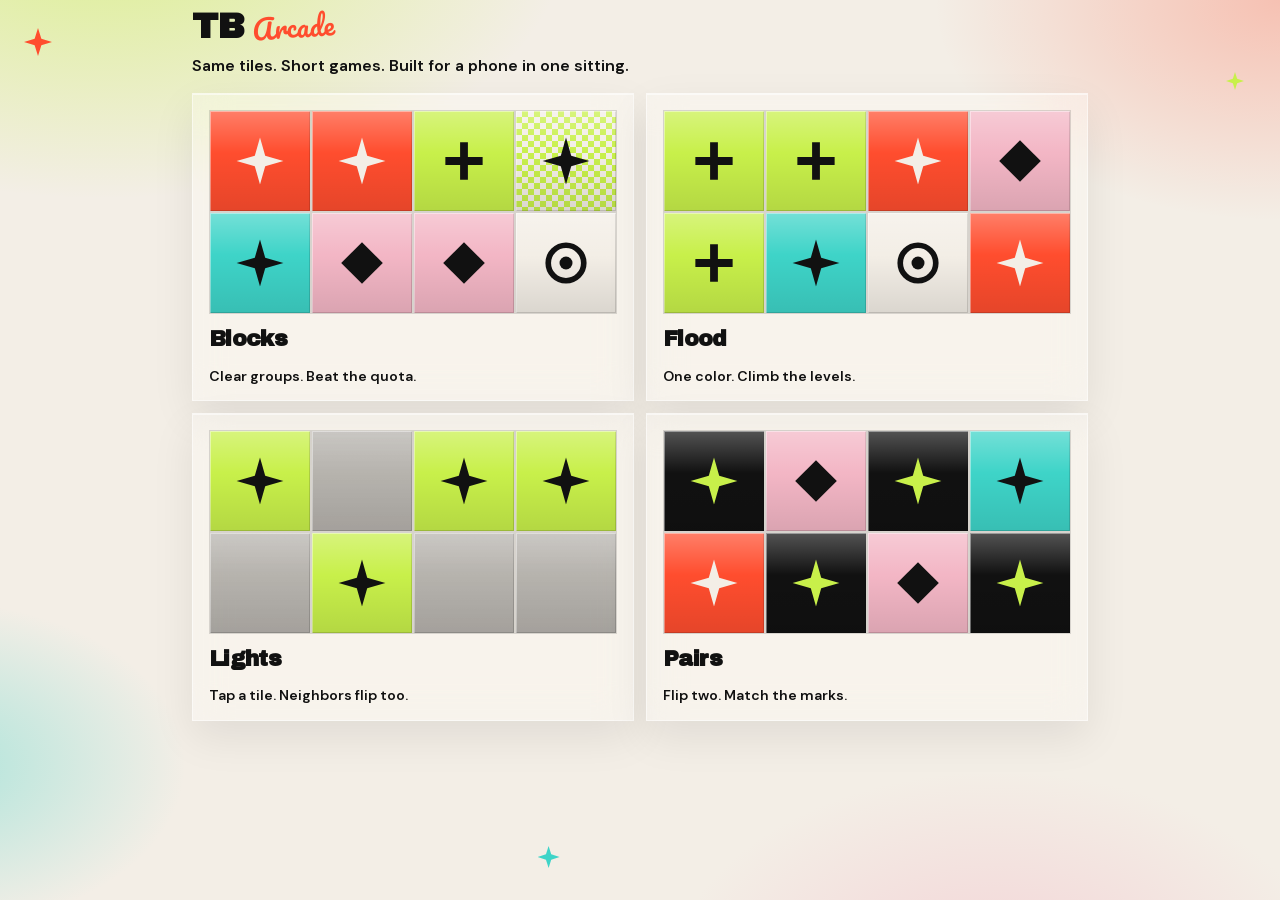
==== commit f1bf4f4b: "Give Flood a level climb with board styles and a greedy move cap. Co-authored-by: Cursor <cursoragen" ====
--- a/index.html
+++ b/index.html
@@ -10,7 +10,7 @@
     <meta name="apple-mobile-web-app-status-bar-style" content="black-translucent" />
     <meta name="apple-mobile-web-app-title" content="TB Arcade" />
     <meta name="mobile-web-app-capable" content="yes" />
-    <link rel="stylesheet" href="css/style.css?v=5" />
+    <link rel="stylesheet" href="css/style.css?v=6" />
     <link rel="icon" href="favicon.svg" type="image/svg+xml" />
     <link rel="icon" href="favicon-32.png" type="image/png" sizes="32x32" />
     <link rel="apple-touch-icon" href="apple-touch-icon.png" />
@@ -58,7 +58,7 @@
             <span class="block c1" style="--r: 1; --c: 3"><span class="face"></span></span>
           </div>
           <h2>Flood</h2>
-          <p>One color. Few moves.</p>
+          <p>One color. Climb the levels.</p>
         </a>
 
         <a class="game-card" href="lights.html">
